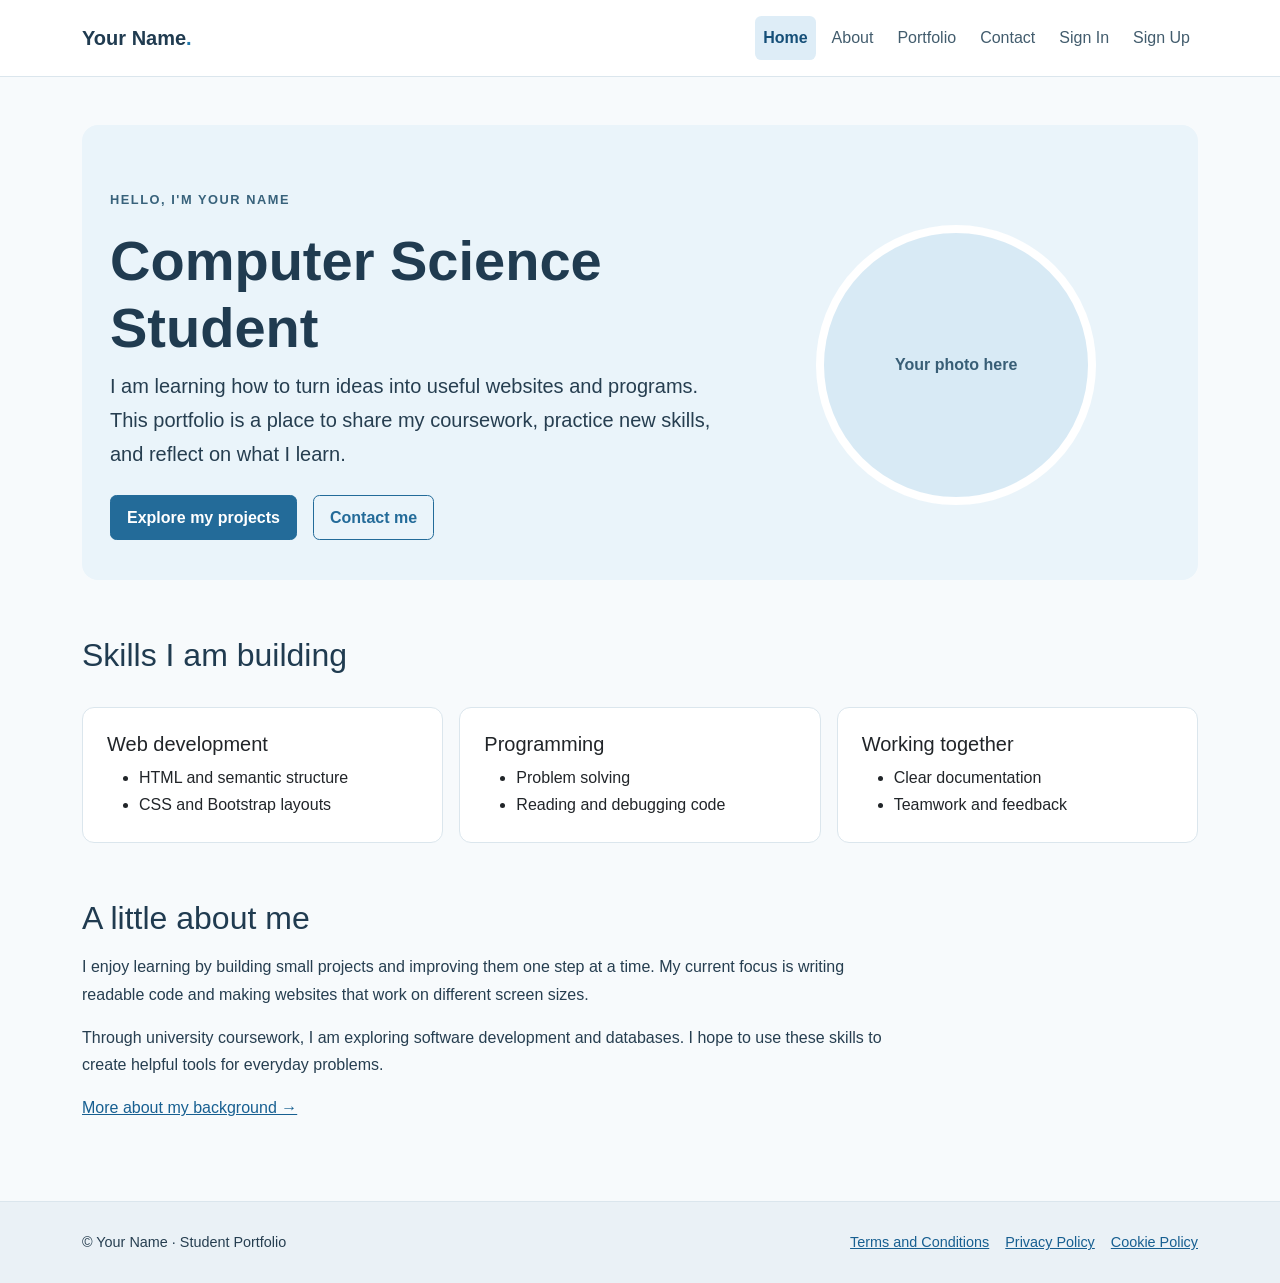
==== Lab2/index.html @ 2568175c "website created/ links are yet to be added" ====
<!DOCTYPE html>
<html lang="en">
<head>
  <meta charset="UTF-8">
  <meta name="viewport" content="width=device-width, initial-scale=1.0">
  <meta name="description" content="Your Name's student portfolio — Home.">
  <title>Home | Your Name</title>
  <link href="https://cdn.jsdelivr.net/npm/bootstrap@5.3.3/dist/css/bootstrap.min.css" rel="stylesheet">
  <link href="css/style.css" rel="stylesheet">
</head>
<body>
  <a class="visually-hidden-focusable skip-link" href="#main-content">Skip to main content</a>
  <!-- Shared responsive navigation. The current page has the active class. -->
  <header>
    <nav class="navbar navbar-expand-lg" aria-label="Main navigation">
      <div class="container">
        <a class="navbar-brand" href="index.html">Your Name<span class="brand-dot">.</span></a>
        <button class="navbar-toggler" type="button" data-bs-toggle="collapse" data-bs-target="#main-nav" aria-controls="main-nav" aria-expanded="false" aria-label="Toggle navigation">
          <span class="navbar-toggler-icon"></span>
        </button>
        <div class="collapse navbar-collapse" id="main-nav">
          <ul class="navbar-nav ms-auto gap-lg-2">
          <li class="nav-item"><a class="nav-link active" aria-current="page" href="index.html">Home</a></li>
          <li class="nav-item"><a class="nav-link" href="about.html">About</a></li>
          <li class="nav-item"><a class="nav-link" href="portfolio.html">Portfolio</a></li>
          <li class="nav-item"><a class="nav-link" href="contact.html">Contact</a></li>
          <li class="nav-item"><a class="nav-link" href="signin.html">Sign In</a></li>
          <li class="nav-item"><a class="nav-link" href="signup.html">Sign Up</a></li>
          </ul>
        </div>
      </div>
    </nav>
  </header>
  <main id="main-content" class="container py-5">
    <!-- Hero and profile placeholder: replace with your own introduction and image. -->
    <section class="hero row align-items-center g-4">
      <div class="col-lg-7">
        <p class="eyebrow">Hello, I'm Your Name</p>
        <h1 class="display-4 fw-bold">Computer Science Student</h1>
        <p class="lead">I am learning how to turn ideas into useful websites and programs. This portfolio is a place to share my coursework, practice new skills, and reflect on what I learn.</p>
        <div class="d-flex flex-wrap gap-3 mt-4">
          <a class="btn btn-primary" href="portfolio.html">Explore my projects</a>
          <a class="btn btn-outline-primary" href="contact.html">Contact me</a>
        </div>
      </div>
      <div class="col-lg-5 text-center">
        <div class="profile-placeholder mx-auto" role="img" aria-label="Placeholder for your profile photo">Your photo here</div>
      </div>
    </section>
    <!-- Skills preview -->
    <section class="section-space" aria-labelledby="skills-heading">
      <h2 id="skills-heading">Skills I am building</h2>
      <div class="row g-3 mt-2">
        <div class="col-md-4"><article class="card h-100"><div class="card-body"><h3 class="h5">Web development</h3><ul class="mb-0"><li>HTML and semantic structure</li><li>CSS and Bootstrap layouts</li></ul></div></article></div>
        <div class="col-md-4"><article class="card h-100"><div class="card-body"><h3 class="h5">Programming</h3><ul class="mb-0"><li>Problem solving</li><li>Reading and debugging code</li></ul></div></article></div>
        <div class="col-md-4"><article class="card h-100"><div class="card-body"><h3 class="h5">Working together</h3><ul class="mb-0"><li>Clear documentation</li><li>Teamwork and feedback</li></ul></div></article></div>
      </div>
    </section>
    <section class="section-space about-preview" aria-labelledby="about-heading">
      <h2 id="about-heading">A little about me</h2>
      <p>I enjoy learning by building small projects and improving them one step at a time. My current focus is writing readable code and making websites that work on different screen sizes.</p>
      <p>Through university coursework, I am exploring software development and databases. I hope to use these skills to create helpful tools for everyday problems.</p>
      <a href="about.html">More about my background &rarr;</a>
    </section>
  </main>
  <!-- Shared policy links. Replace sample policies before publishing. -->
  <footer class="site-footer">
    <div class="container d-md-flex justify-content-between align-items-center">
      <p class="mb-md-0">&copy; Your Name · Student Portfolio</p>
      <ul class="list-unstyled d-flex flex-wrap gap-3 mb-0">
        <li><a href="terms.html">Terms and Conditions</a></li>
        <li><a href="privacy.html">Privacy Policy</a></li>
        <li><a href="cookies.html">Cookie Policy</a></li>
      </ul>
    </div>
  </footer>
  <script src="https://cdn.jsdelivr.net/npm/bootstrap@5.3.3/dist/js/bootstrap.bundle.min.js"></script>
</body>
</html>
---- Lab2/css/style.css ----
/* Base typography and sky-blue / blue-gray palette */
body {
  font-family: Arial, Helvetica, sans-serif;
  color: #263e50;
  background-color: #f7fafc;
  line-height: 1.7;
  min-height: 100vh;
  display: flex;
  flex-direction: column;
}
main { flex: 1; }
h1, h2, h3 { color: #203b50; line-height: 1.2; }
h2 { margin-bottom: 1rem; }
a { color: #175f91; }
a:hover { color: #103f62; }
.skip-link { padding: 0.75rem; background: white; }
/* Shared navbar and visible current-page state */
.navbar { background: #fff; border-bottom: 1px solid #dbe6ed; padding: 1rem 0; }
.navbar-brand { font-weight: 700; color: #203b50; }
.brand-dot { color: #2179ac; }
.navbar .nav-link { color: #425c6d; border-radius: 0.4rem; padding: 0.5rem 0.8rem; }
.navbar .nav-link:hover { background: #f0f6fa; }
.navbar .nav-link.active { background: #deedf7; color: #154f78; font-weight: 700; }
/* Page headings, hero, and spacing */
.hero { padding: 2.5rem 1rem; background: #eaf4fa; border-radius: 1rem; margin: 0; }
.eyebrow { text-transform: uppercase; letter-spacing: 0.12em; font-size: 0.8rem; font-weight: 700; color: #38627b; }
.page-heading { max-width: 800px; margin-bottom: 2rem; }
.page-heading h1 { margin-bottom: 1.25rem; }
.section-space { margin-top: 3.5rem; }
.about-preview { max-width: 800px; }
/* Buttons and keyboard focus */
.btn { padding: 0.6rem 1rem; border-radius: 0.4rem; font-weight: 600; }
.btn-primary { background: #236b99; border-color: #236b99; }
.btn-primary:hover, .btn-primary:focus { background: #174e73; border-color: #174e73; }
.btn-outline-primary { color: #236b99; border-color: #236b99; }
.btn-outline-primary:hover { background: #236b99; border-color: #236b99; }
.btn:disabled { opacity: 0.7; }
a:focus-visible, button:focus-visible { outline: 3px solid #216f9f; outline-offset: 3px; }
/* Cards and image areas: reuse these classes for your real images. */
.card { border: 1px solid #dbe6ed; border-radius: 0.75rem; overflow: hidden; }
.card-body { padding: 1.5rem; }
.profile-placeholder, .profile-image { width: 100%; max-width: 280px; height: 280px; border-radius: 50%; border: 8px solid white; object-fit: cover; }
.profile-placeholder, .project-placeholder { display: flex; align-items: center; justify-content: center; background: #d8eaf5; color: #385e76; font-weight: 600; }
.project-placeholder, .project-image { width: 100%; height: 200px; object-fit: cover; }
/* Forms */
.form-width { max-width: 620px; }
.form-label { font-weight: 600; }
.form-control { border-color: #aabfce; padding: 0.65rem; }
.form-control:focus { border-color: #2374a4; box-shadow: 0 0 0 0.2rem #d8eaf5; }
.form-check-input:checked { background-color: #236b99; border-color: #236b99; }
/* Responsive embedded map */
.map-container { height: 400px; border: 1px solid #dbe6ed; border-radius: 0.75rem; overflow: hidden; }
.map-container iframe { width: 100%; height: 100%; border: 0; display: block; }
/* Policies and shared footer */
.policy-content { max-width: 800px; }
.policy-content section { margin-top: 2rem; }
.policy-content h2 { font-size: 1.4rem; }
.site-footer { background: #eaf1f6; border-top: 1px solid #dbe6ed; padding: 1.75rem 0; margin-top: 2rem; font-size: 0.9rem; }
.site-footer a[aria-current="page"] { font-weight: 700; text-decoration-thickness: 2px; }
/* Smaller screens need less spacing. Bootstrap handles the grid and navbar. */
@media (max-width: 575.98px) {
  .hero { padding: 1.5rem 0.5rem; }
  .section-space { margin-top: 2.5rem; }
  .profile-placeholder, .profile-image { max-width: 220px; height: 220px; }
  .card-body { padding: 1.25rem; }
  .map-container { height: 300px; }
}
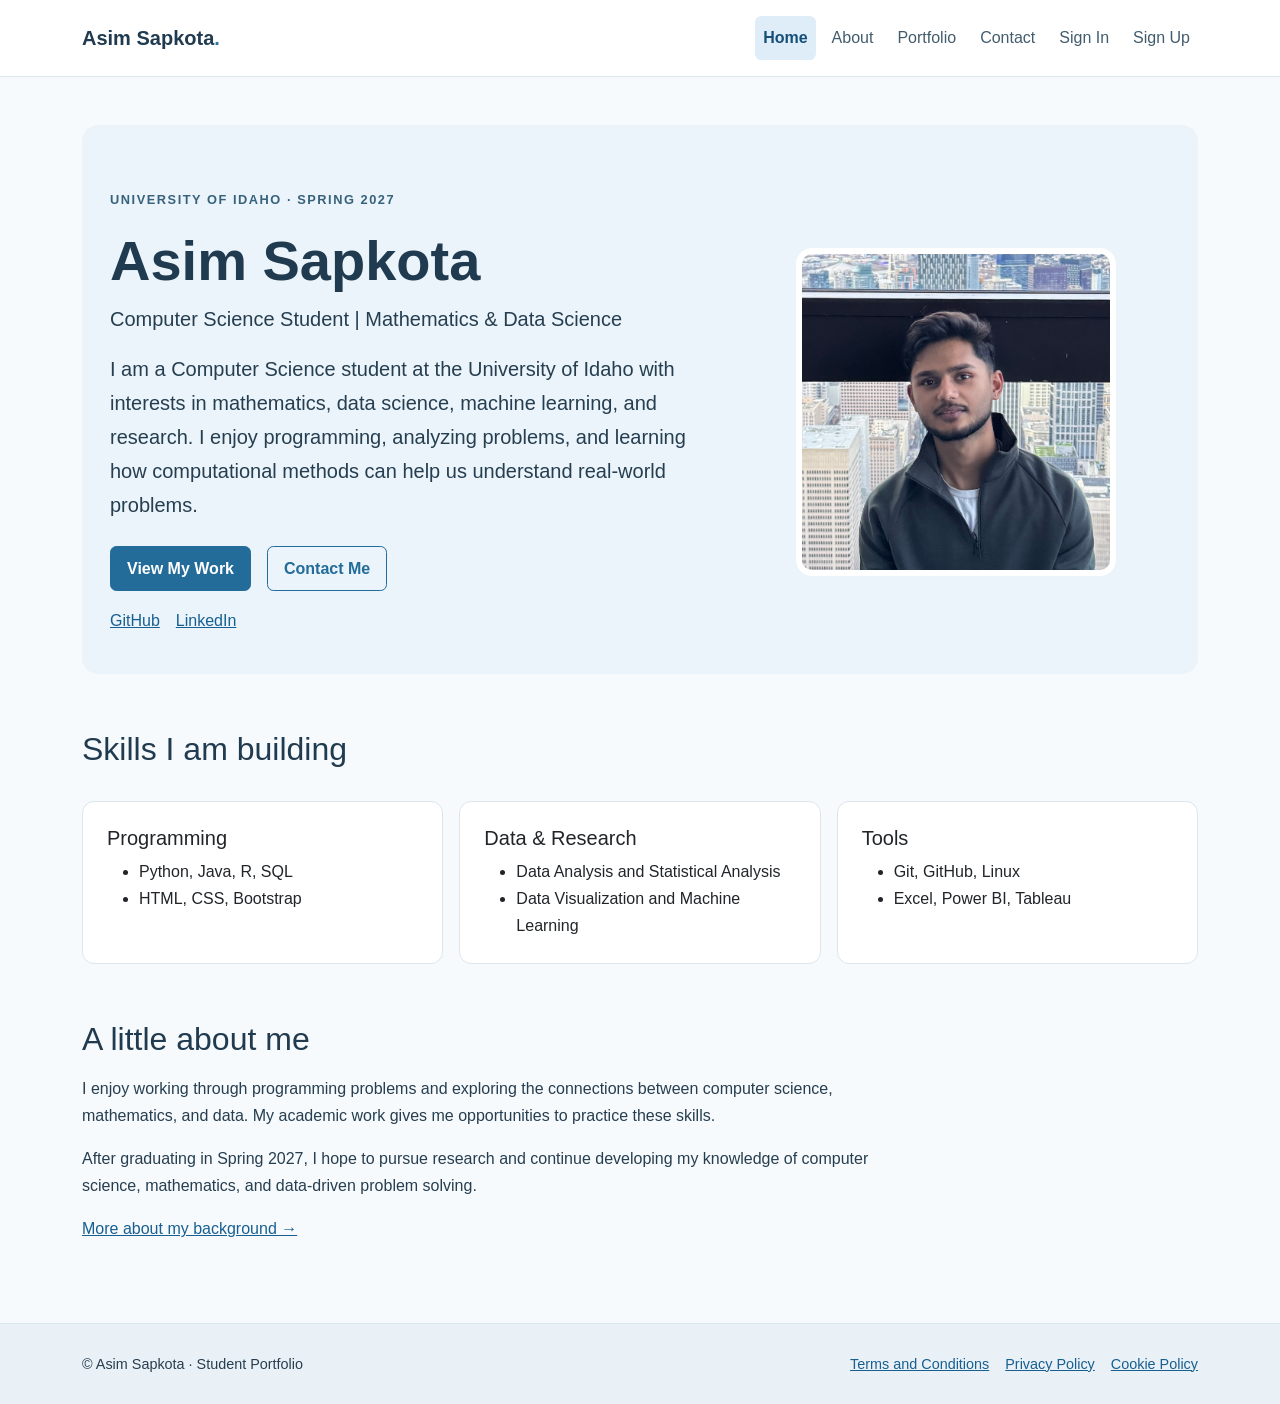
==== commit 81afc29f: "links added" ====
--- a/Lab2/index.html
+++ b/Lab2/index.html
@@ -3,8 +3,8 @@
 <head>
   <meta charset="UTF-8">
   <meta name="viewport" content="width=device-width, initial-scale=1.0">
-  <meta name="description" content="Your Name's student portfolio — Home.">
-  <title>Home | Your Name</title>
+  <meta name="description" content="Asim Sapkota's student portfolio — Home.">
+  <title>Home | Asim Sapkota</title>
   <link href="https://cdn.jsdelivr.net/npm/bootstrap@5.3.3/dist/css/bootstrap.min.css" rel="stylesheet">
   <link href="css/style.css" rel="stylesheet">
 </head>
@@ -14,7 +14,7 @@
   <header>
     <nav class="navbar navbar-expand-lg" aria-label="Main navigation">
       <div class="container">
-        <a class="navbar-brand" href="index.html">Your Name<span class="brand-dot">.</span></a>
+        <a class="navbar-brand" href="index.html">Asim Sapkota<span class="brand-dot">.</span></a>
         <button class="navbar-toggler" type="button" data-bs-toggle="collapse" data-bs-target="#main-nav" aria-controls="main-nav" aria-expanded="false" aria-label="Toggle navigation">
           <span class="navbar-toggler-icon"></span>
         </button>
@@ -32,41 +32,44 @@
     </nav>
   </header>
   <main id="main-content" class="container py-5">
-    <!-- Hero and profile placeholder: replace with your own introduction and image. -->
+    <!-- Introduction and portrait -->
     <section class="hero row align-items-center g-4">
       <div class="col-lg-7">
-        <p class="eyebrow">Hello, I'm Your Name</p>
-        <h1 class="display-4 fw-bold">Computer Science Student</h1>
-        <p class="lead">I am learning how to turn ideas into useful websites and programs. This portfolio is a place to share my coursework, practice new skills, and reflect on what I learn.</p>
+        <p class="eyebrow">University of Idaho · Spring 2027</p>
+        <h1 class="display-4 fw-bold">Asim Sapkota</h1>
+        <p class="lead">Computer Science Student | Mathematics &amp; Data Science</p>
+        <p class="lead">I am a Computer Science student at the University of Idaho with interests in mathematics, data science, machine learning, and research. I enjoy programming, analyzing problems, and learning how computational methods can help us understand real-world problems.</p>
         <div class="d-flex flex-wrap gap-3 mt-4">
-          <a class="btn btn-primary" href="portfolio.html">Explore my projects</a>
-          <a class="btn btn-outline-primary" href="contact.html">Contact me</a>
+          <a class="btn btn-primary" href="portfolio.html">View My Work</a>
+          <a class="btn btn-outline-primary" href="contact.html">Contact Me</a>
         </div>
+        <div class="d-flex gap-3 mt-3"><a href="https://github.com/ashim81" target="_blank" rel="noopener noreferrer">GitHub</a>
+          <a href="https://www.linkedin.com/in/asim-sapkota-382103289" target="_blank" rel="noopener noreferrer">LinkedIn</a></div>
       </div>
       <div class="col-lg-5 text-center">
-        <div class="profile-placeholder mx-auto" role="img" aria-label="Placeholder for your profile photo">Your photo here</div>
+        <img class="profile-image mx-auto" src="images/IMG_0437.jpg" alt="Portrait of Asim Sapkota">
       </div>
     </section>
     <!-- Skills preview -->
     <section class="section-space" aria-labelledby="skills-heading">
       <h2 id="skills-heading">Skills I am building</h2>
       <div class="row g-3 mt-2">
-        <div class="col-md-4"><article class="card h-100"><div class="card-body"><h3 class="h5">Web development</h3><ul class="mb-0"><li>HTML and semantic structure</li><li>CSS and Bootstrap layouts</li></ul></div></article></div>
-        <div class="col-md-4"><article class="card h-100"><div class="card-body"><h3 class="h5">Programming</h3><ul class="mb-0"><li>Problem solving</li><li>Reading and debugging code</li></ul></div></article></div>
-        <div class="col-md-4"><article class="card h-100"><div class="card-body"><h3 class="h5">Working together</h3><ul class="mb-0"><li>Clear documentation</li><li>Teamwork and feedback</li></ul></div></article></div>
+        <div class="col-md-4"><article class="card h-100"><div class="card-body"><h3 class="h5">Programming</h3><ul class="mb-0"><li>Python, Java, R, SQL</li><li>HTML, CSS, Bootstrap</li></ul></div></article></div>
+        <div class="col-md-4"><article class="card h-100"><div class="card-body"><h3 class="h5">Data &amp; Research</h3><ul class="mb-0"><li>Data Analysis and Statistical Analysis</li><li>Data Visualization and Machine Learning</li></ul></div></article></div>
+        <div class="col-md-4"><article class="card h-100"><div class="card-body"><h3 class="h5">Tools</h3><ul class="mb-0"><li>Git, GitHub, Linux</li><li>Excel, Power BI, Tableau</li></ul></div></article></div>
       </div>
     </section>
     <section class="section-space about-preview" aria-labelledby="about-heading">
       <h2 id="about-heading">A little about me</h2>
-      <p>I enjoy learning by building small projects and improving them one step at a time. My current focus is writing readable code and making websites that work on different screen sizes.</p>
-      <p>Through university coursework, I am exploring software development and databases. I hope to use these skills to create helpful tools for everyday problems.</p>
+      <p>I enjoy working through programming problems and exploring the connections between computer science, mathematics, and data. My academic work gives me opportunities to practice these skills.</p>
+      <p>After graduating in Spring 2027, I hope to pursue research and continue developing my knowledge of computer science, mathematics, and data-driven problem solving.</p>
       <a href="about.html">More about my background &rarr;</a>
     </section>
   </main>
-  <!-- Shared policy links. Replace sample policies before publishing. -->
+  <!-- Shared policy links. -->
   <footer class="site-footer">
     <div class="container d-md-flex justify-content-between align-items-center">
-      <p class="mb-md-0">&copy; Your Name · Student Portfolio</p>
+      <p class="mb-md-0">&copy; Asim Sapkota · Student Portfolio</p>
       <ul class="list-unstyled d-flex flex-wrap gap-3 mb-0">
         <li><a href="terms.html">Terms and Conditions</a></li>
         <li><a href="privacy.html">Privacy Policy</a></li>
--- a/Lab2/css/style.css
+++ b/Lab2/css/style.css
@@ -36,12 +36,10 @@
 .btn-outline-primary:hover { background: #236b99; border-color: #236b99; }
 .btn:disabled { opacity: 0.7; }
 a:focus-visible, button:focus-visible { outline: 3px solid #216f9f; outline-offset: 3px; }
-/* Cards and image areas: reuse these classes for your real images. */
+/* Cards and responsive portrait */
 .card { border: 1px solid #dbe6ed; border-radius: 0.75rem; overflow: hidden; }
 .card-body { padding: 1.5rem; }
-.profile-placeholder, .profile-image { width: 100%; max-width: 280px; height: 280px; border-radius: 50%; border: 8px solid white; object-fit: cover; }
-.profile-placeholder, .project-placeholder { display: flex; align-items: center; justify-content: center; background: #d8eaf5; color: #385e76; font-weight: 600; }
-.project-placeholder, .project-image { width: 100%; height: 200px; object-fit: cover; }
+.profile-image { display: block; width: 100%; max-width: 320px; height: auto; border-radius: 1rem; border: 6px solid white; object-fit: cover; }
 /* Forms */
 .form-width { max-width: 620px; }
 .form-label { font-weight: 600; }
@@ -61,7 +59,7 @@
 @media (max-width: 575.98px) {
   .hero { padding: 1.5rem 0.5rem; }
   .section-space { margin-top: 2.5rem; }
-  .profile-placeholder, .profile-image { max-width: 220px; height: 220px; }
+  .profile-image { max-width: 240px; }
   .card-body { padding: 1.25rem; }
   .map-container { height: 300px; }
 }
